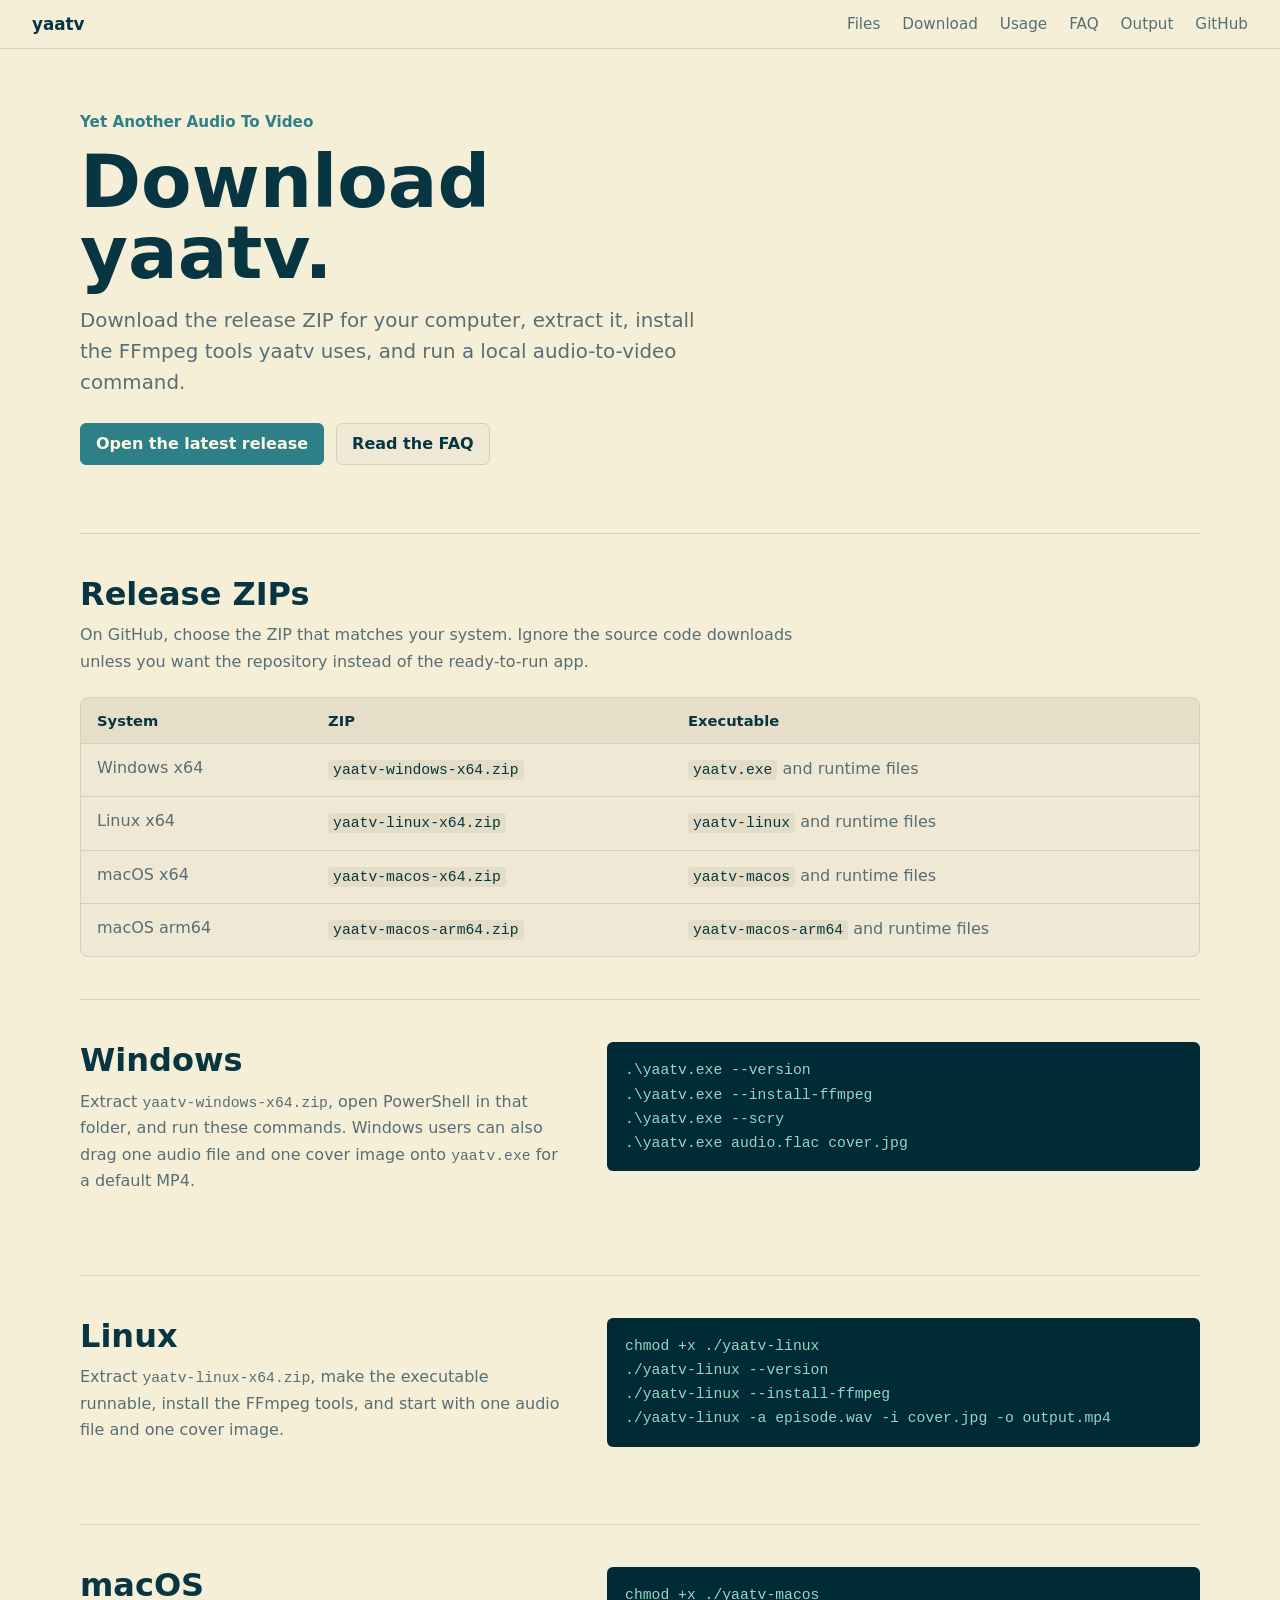
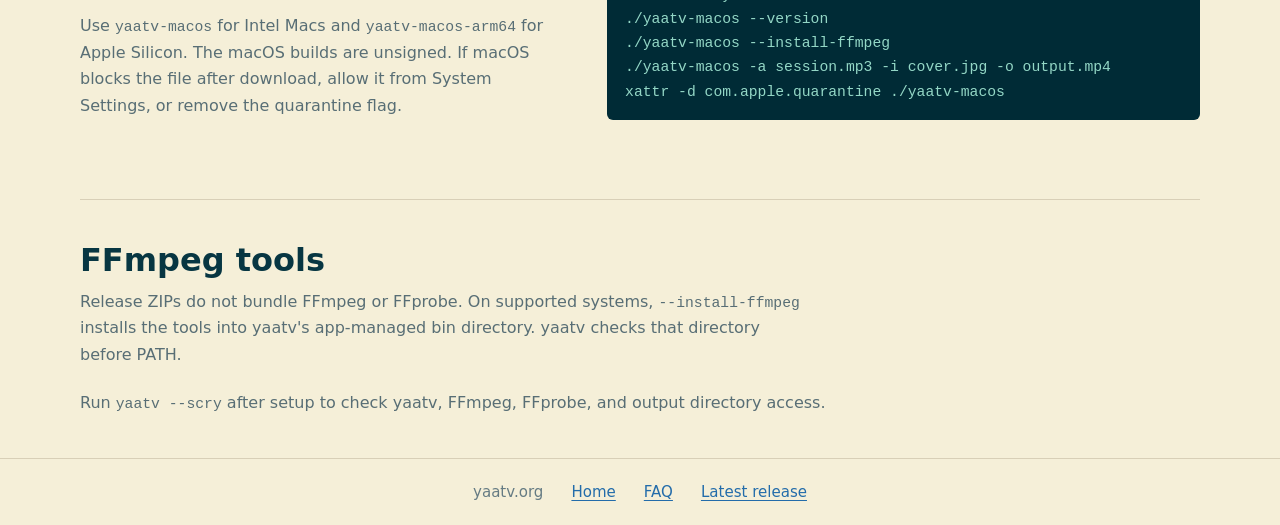
==== docs/download/index.html @ 60ae6b4b "feat: enhance documentation with download and FAQ pages, add meta tags for SEO" ====
<!doctype html>
<html lang="en">
  <head>
    <meta charset="utf-8">
    <meta name="viewport" content="width=device-width, initial-scale=1">
    <meta
      name="description"
      content="Download yaatv release ZIPs for Windows, Linux, and macOS, then install FFmpeg tools for local audio-to-video encoding."
    >
    <meta name="theme-color" content="#f6f8fb">
    <link rel="canonical" href="https://yaatv.org/download/">
    <meta property="og:site_name" content="yaatv">
    <meta property="og:type" content="website">
    <meta property="og:url" content="https://yaatv.org/download/">
    <meta property="og:title" content="Download yaatv">
    <meta
      property="og:description"
      content="Download yaatv release ZIPs for Windows, Linux, and macOS."
    >
    <meta property="og:image" content="https://yaatv.org/docs-assets/yaatv-sample.jpg">
    <meta property="og:image:alt" content="A static-image MP4 generated by yaatv.">
    <meta name="twitter:card" content="summary_large_image">
    <meta name="twitter:title" content="Download yaatv">
    <meta
      name="twitter:description"
      content="Download yaatv release ZIPs for Windows, Linux, and macOS."
    >
    <meta name="twitter:image" content="https://yaatv.org/docs-assets/yaatv-sample.jpg">
    <title>Download yaatv</title>
    <link rel="stylesheet" href="../styles.css">
  </head>
  <body>
    <header class="site-header">
      <a class="brand" href="../" aria-label="yaatv home">
        <span>yaatv</span>
      </a>
      <nav class="site-nav" aria-label="Primary">
        <a href="../#files">Files</a>
        <a href="../download/">Download</a>
        <a href="../#usage">Usage</a>
        <a href="../faq/">FAQ</a>
        <a href="../#output">Output</a>
        <a href="https://github.com/cavyion/yaatv">GitHub</a>
      </nav>
    </header>

    <main id="top">
      <section class="page-hero" aria-labelledby="download-title">
        <p class="project-label">Yet Another Audio To Video</p>
        <h1 id="download-title">Download yaatv.</h1>
        <p class="lead">
          Download the release ZIP for your computer, extract it, install the FFmpeg tools yaatv uses, and run a
          local audio-to-video command.
        </p>
        <div class="actions" role="group" aria-label="Download actions">
          <a class="button button-primary" href="https://github.com/cavyion/yaatv/releases/latest">Open the latest release</a>
          <a class="button" href="../faq/">Read the FAQ</a>
        </div>
      </section>

      <section class="section" aria-labelledby="assets-title">
        <div class="section-header">
          <h2 id="assets-title">Release ZIPs</h2>
          <p>
            On GitHub, choose the ZIP that matches your system. Ignore the source code downloads unless you want the
            repository instead of the ready-to-run app.
          </p>
        </div>

        <div class="table-wrap">
          <table>
            <thead>
              <tr>
                <th scope="col">System</th>
                <th scope="col">ZIP</th>
                <th scope="col">Executable</th>
              </tr>
            </thead>
            <tbody>
              <tr>
                <td>Windows x64</td>
                <td><code>yaatv-windows-x64.zip</code></td>
                <td><code>yaatv.exe</code> and runtime files</td>
              </tr>
              <tr>
                <td>Linux x64</td>
                <td><code>yaatv-linux-x64.zip</code></td>
                <td><code>yaatv-linux</code> and runtime files</td>
              </tr>
              <tr>
                <td>macOS x64</td>
                <td><code>yaatv-macos-x64.zip</code></td>
                <td><code>yaatv-macos</code> and runtime files</td>
              </tr>
              <tr>
                <td>macOS arm64</td>
                <td><code>yaatv-macos-arm64.zip</code></td>
                <td><code>yaatv-macos-arm64</code> and runtime files</td>
              </tr>
            </tbody>
          </table>
        </div>
      </section>

      <section class="section two-column" aria-labelledby="windows-title">
        <div class="section-header">
          <h2 id="windows-title">Windows</h2>
          <p>
            Extract <code>yaatv-windows-x64.zip</code>, open PowerShell in that folder, and run these commands.
            Windows users can also drag one audio file and one cover image onto <code>yaatv.exe</code> for a default
            MP4.
          </p>
        </div>

        <pre class="command"><code>.\yaatv.exe --version
.\yaatv.exe --install-ffmpeg
.\yaatv.exe --scry
.\yaatv.exe audio.flac cover.jpg</code></pre>
      </section>

      <section class="section two-column" aria-labelledby="linux-title">
        <div class="section-header">
          <h2 id="linux-title">Linux</h2>
          <p>
            Extract <code>yaatv-linux-x64.zip</code>, make the executable runnable, install the FFmpeg tools, and
            start with one audio file and one cover image.
          </p>
        </div>

        <pre class="command"><code>chmod +x ./yaatv-linux
./yaatv-linux --version
./yaatv-linux --install-ffmpeg
./yaatv-linux -a episode.wav -i cover.jpg -o output.mp4</code></pre>
      </section>

      <section class="section two-column" aria-labelledby="macos-title">
        <div class="section-header">
          <h2 id="macos-title">macOS</h2>
          <p>
            Use <code>yaatv-macos</code> for Intel Macs and <code>yaatv-macos-arm64</code> for Apple Silicon. The
            macOS builds are unsigned. If macOS blocks the file after download, allow it from System Settings, or
            remove the quarantine flag.
          </p>
        </div>

        <pre class="command"><code>chmod +x ./yaatv-macos
./yaatv-macos --version
./yaatv-macos --install-ffmpeg
./yaatv-macos -a session.mp3 -i cover.jpg -o output.mp4
xattr -d com.apple.quarantine ./yaatv-macos</code></pre>
      </section>

      <section class="section" aria-labelledby="ffmpeg-title">
        <div class="section-header">
          <h2 id="ffmpeg-title">FFmpeg tools</h2>
          <p>
            Release ZIPs do not bundle FFmpeg or FFprobe. On supported systems, <code>--install-ffmpeg</code> installs
            the tools into yaatv's app-managed bin directory. yaatv checks that directory before PATH.
          </p>
        </div>
        <p class="note">
          Run <code>yaatv --scry</code> after setup to check yaatv, FFmpeg, FFprobe, and output directory access.
        </p>
      </section>
    </main>

    <footer class="site-footer">
      <span>yaatv.org</span>
      <a href="../">Home</a>
      <a href="../faq/">FAQ</a>
      <a href="https://github.com/cavyion/yaatv/releases/latest">Latest release</a>
    </footer>
  </body>
</html>
---- docs/styles.css ----
:root {
  color-scheme: light;
  --bg: #f5efd8;
  --surface: #eee8d5;
  --surface-soft: #e6dec8;
  --text: #073642;
  --muted: #586e75;
  --subtle: #657b83;
  --line: #d8cfb7;
  --code-bg: #002b36;
  --code-text: #93d7c6;
  --accent: #2d7f88;
  --accent-strong: #12616b;
  --link: #236caa;
  --shadow: rgba(7, 54, 66, 0.12);
  font-family: ui-sans-serif, system-ui, -apple-system, BlinkMacSystemFont, "Segoe UI", sans-serif;
}

* {
  box-sizing: border-box;
}

html {
  scroll-behavior: smooth;
}

body {
  margin: 0;
  background: var(--bg);
  color: var(--text);
}

a {
  color: var(--link);
  text-decoration-thickness: 1px;
  text-underline-offset: 3px;
}

.site-header {
  position: sticky;
  top: 0;
  z-index: 10;
  display: flex;
  align-items: center;
  justify-content: space-between;
  gap: 24px;
  padding: 14px 32px;
  background: rgba(245, 239, 216, 0.94);
  border-bottom: 1px solid var(--line);
  backdrop-filter: blur(12px);
}

.brand {
  display: inline-flex;
  align-items: center;
  color: var(--text);
  font-size: 1.05rem;
  font-weight: 750;
  letter-spacing: 0;
  text-decoration: none;
}

.site-nav {
  display: flex;
  align-items: center;
  gap: 22px;
  font-size: 0.95rem;
}

.site-nav a {
  color: var(--muted);
  text-decoration: none;
  white-space: nowrap;
}

.site-nav a:hover {
  color: var(--text);
}

main {
  width: min(1120px, calc(100% - 40px));
  margin: 0 auto;
}

.hero {
  display: grid;
  grid-template-columns: minmax(0, 1.02fr) minmax(320px, 0.98fr);
  gap: 48px;
  align-items: center;
  min-height: 600px;
  padding: 64px 0 54px;
}

.page-hero {
  max-width: 760px;
  padding: 64px 0 48px;
}

.project-label {
  margin: 0 0 16px;
  color: var(--accent);
  font-size: 0.95rem;
  font-weight: 700;
}

h1,
h2,
p {
  margin-top: 0;
}

h1 {
  max-width: 680px;
  margin-bottom: 18px;
  font-size: 4.6rem;
  line-height: 0.96;
  letter-spacing: 0;
}

h2 {
  margin-bottom: 10px;
  font-size: 2rem;
  line-height: 1.15;
  letter-spacing: 0;
}

.lead {
  max-width: 640px;
  margin-bottom: 24px;
  color: var(--muted);
  font-size: 1.24rem;
  line-height: 1.55;
}

.actions {
  display: flex;
  flex-wrap: wrap;
  gap: 12px;
  margin-bottom: 20px;
}

.button {
  display: inline-flex;
  min-height: 42px;
  align-items: center;
  justify-content: center;
  padding: 10px 15px;
  border: 1px solid var(--line);
  border-radius: 6px;
  background: var(--surface);
  color: var(--text);
  font-weight: 650;
  text-decoration: none;
}

.button:hover {
  border-color: #93a1a1;
}

.button-primary {
  border-color: var(--accent);
  background: var(--accent);
  color: #fdf6e3;
}

.button-primary:hover {
  border-color: var(--accent-strong);
  background: var(--accent-strong);
}

.command,
.examples pre {
  margin: 0;
  overflow-x: auto;
  border-radius: 6px;
  background: var(--code-bg);
  color: var(--code-text);
}

.command {
  padding: 16px 18px;
}

code {
  font-family: ui-monospace, "SFMono-Regular", Consolas, "Liberation Mono", monospace;
  font-size: 0.92rem;
  line-height: 1.65;
}

p code {
  white-space: nowrap;
}

pre code {
  color: var(--code-text);
}

td code,
li code {
  padding: 2px 5px;
  border-radius: 4px;
  background: #e3dcc6;
  color: #073642;
}

td code {
  white-space: nowrap;
}

.demo {
  margin: 0;
}

.demo video {
  display: block;
  width: 100%;
  aspect-ratio: 16 / 9;
  border: 1px solid var(--line);
  border-radius: 8px;
  background: var(--code-bg);
  box-shadow: 0 18px 46px var(--shadow);
}

.demo figcaption {
  display: grid;
  gap: 8px;
  margin-top: 10px;
  color: var(--subtle);
  font-size: 0.92rem;
}

.section {
  padding: 42px 0;
  border-top: 1px solid var(--line);
}

.section-header {
  max-width: 720px;
  margin-bottom: 22px;
}

.section-header p,
.source p,
.note {
  color: var(--muted);
  line-height: 1.65;
}

.two-column {
  display: grid;
  grid-template-columns: minmax(0, 0.9fr) minmax(320px, 1.1fr);
  gap: 42px;
  align-items: start;
}

.file-grid {
  display: grid;
  grid-template-columns: repeat(3, minmax(0, 1fr));
  gap: 28px;
}

.file-item {
  padding-top: 14px;
  border-top: 2px solid var(--accent);
}

.file-item h3 {
  margin: 0 0 8px;
  font-size: 1.08rem;
  line-height: 1.25;
}

.file-item p {
  margin: 0;
  color: var(--muted);
  line-height: 1.6;
}

.table-wrap {
  overflow-x: auto;
  border: 1px solid var(--line);
  border-radius: 8px;
  background: var(--surface);
}

table {
  width: 100%;
  border-collapse: collapse;
}

th,
td {
  padding: 14px 16px;
  border-bottom: 1px solid var(--line);
  text-align: left;
  vertical-align: top;
}

th {
  background: var(--surface-soft);
  color: var(--text);
  font-size: 0.92rem;
  font-weight: 700;
}

td {
  color: var(--muted);
}

tbody tr:last-child td {
  border-bottom: 0;
}

.note {
  margin: 16px 0 0;
}

.examples {
  display: grid;
  gap: 10px;
}

.examples pre {
  padding: 14px 16px;
}

.check-list {
  display: grid;
  gap: 12px;
  max-width: 880px;
  margin: 0;
  padding-left: 20px;
}

.check-list li {
  color: var(--muted);
  line-height: 1.6;
}

.source {
  padding-bottom: 58px;
}

.faq-list {
  display: grid;
  gap: 26px;
}

.faq-item {
  max-width: 820px;
}

.faq-item h2 {
  font-size: 1.35rem;
}

.faq-item p {
  color: var(--muted);
  line-height: 1.65;
}

.site-footer {
  display: flex;
  flex-wrap: wrap;
  justify-content: center;
  gap: 16px 28px;
  padding: 24px 32px;
  border-top: 1px solid var(--line);
  color: var(--subtle);
  font-size: 0.94rem;
}

@media (max-width: 860px) {
  .site-header {
    align-items: flex-start;
    padding: 14px 20px;
  }

  .site-nav {
    justify-content: flex-end;
    flex-wrap: wrap;
    gap: 10px 16px;
  }

  main {
    width: min(100% - 32px, 680px);
  }

  .hero,
  .two-column,
  .file-grid {
    grid-template-columns: 1fr;
  }

  .hero {
    min-height: 0;
    padding: 46px 0 42px;
  }

  .page-hero {
    padding: 46px 0 38px;
  }

  h1 {
    font-size: 3.3rem;
  }
}

@media (max-width: 640px) {
  .site-header {
    padding: 12px 16px;
  }

  .brand {
    font-size: 0.95rem;
  }

  .site-nav {
    gap: 12px 10px;
    font-size: 0.85rem;
  }

  main {
    width: min(100% - 20px, 680px);
  }

  .hero {
    padding: 28px 0 30px;
  }

  .page-hero {
    padding: 28px 0 30px;
  }

  h1 {
    font-size: 2.5rem;
  }

  h2 {
    font-size: 1.6rem;
  }

  .lead {
    font-size: 1rem;
    line-height: 1.5;
  }

  .button {
    width: 100%;
  }

  .command {
    padding: 12px 14px;
    font-size: 0.82rem;
  }

  .examples pre {
    padding: 10px 12px;
    font-size: 0.82rem;
  }

  code {
    font-size: 0.82rem;
  }

  .section {
    padding: 28px 0;
  }

  .check-list {
    padding-left: 16px;
  }

  th,
  td {
    padding: 10px 8px;
    font-size: 0.88rem;
  }

  td code,
  li code {
    font-size: 0.78rem;
  }

  .site-footer {
    padding: 18px 16px;
    font-size: 0.85rem;
    gap: 12px 18px;
  }
}

@media (max-width: 400px) {
  .site-header {
    flex-wrap: wrap;
    padding: 10px 12px;
  }

  .brand {
    font-size: 0.9rem;
  }

  .site-nav {
    width: 100%;
    justify-content: flex-start;
    font-size: 0.8rem;
    gap: 8px 12px;
  }

  main {
    width: min(100% - 16px, 680px);
  }

  h1 {
    font-size: 2rem;
  }

  h2 {
    font-size: 1.35rem;
  }

  .lead {
    font-size: 0.94rem;
  }

  .command {
    padding: 10px 12px;
    font-size: 0.78rem;
  }

  .examples pre {
    padding: 8px 10px;
  }

  code {
    font-size: 0.78rem;
  }

  .section {
    padding: 22px 0;
  }

  .file-grid {
    gap: 18px;
  }

  .file-item {
    padding-top: 10px;
  }
}
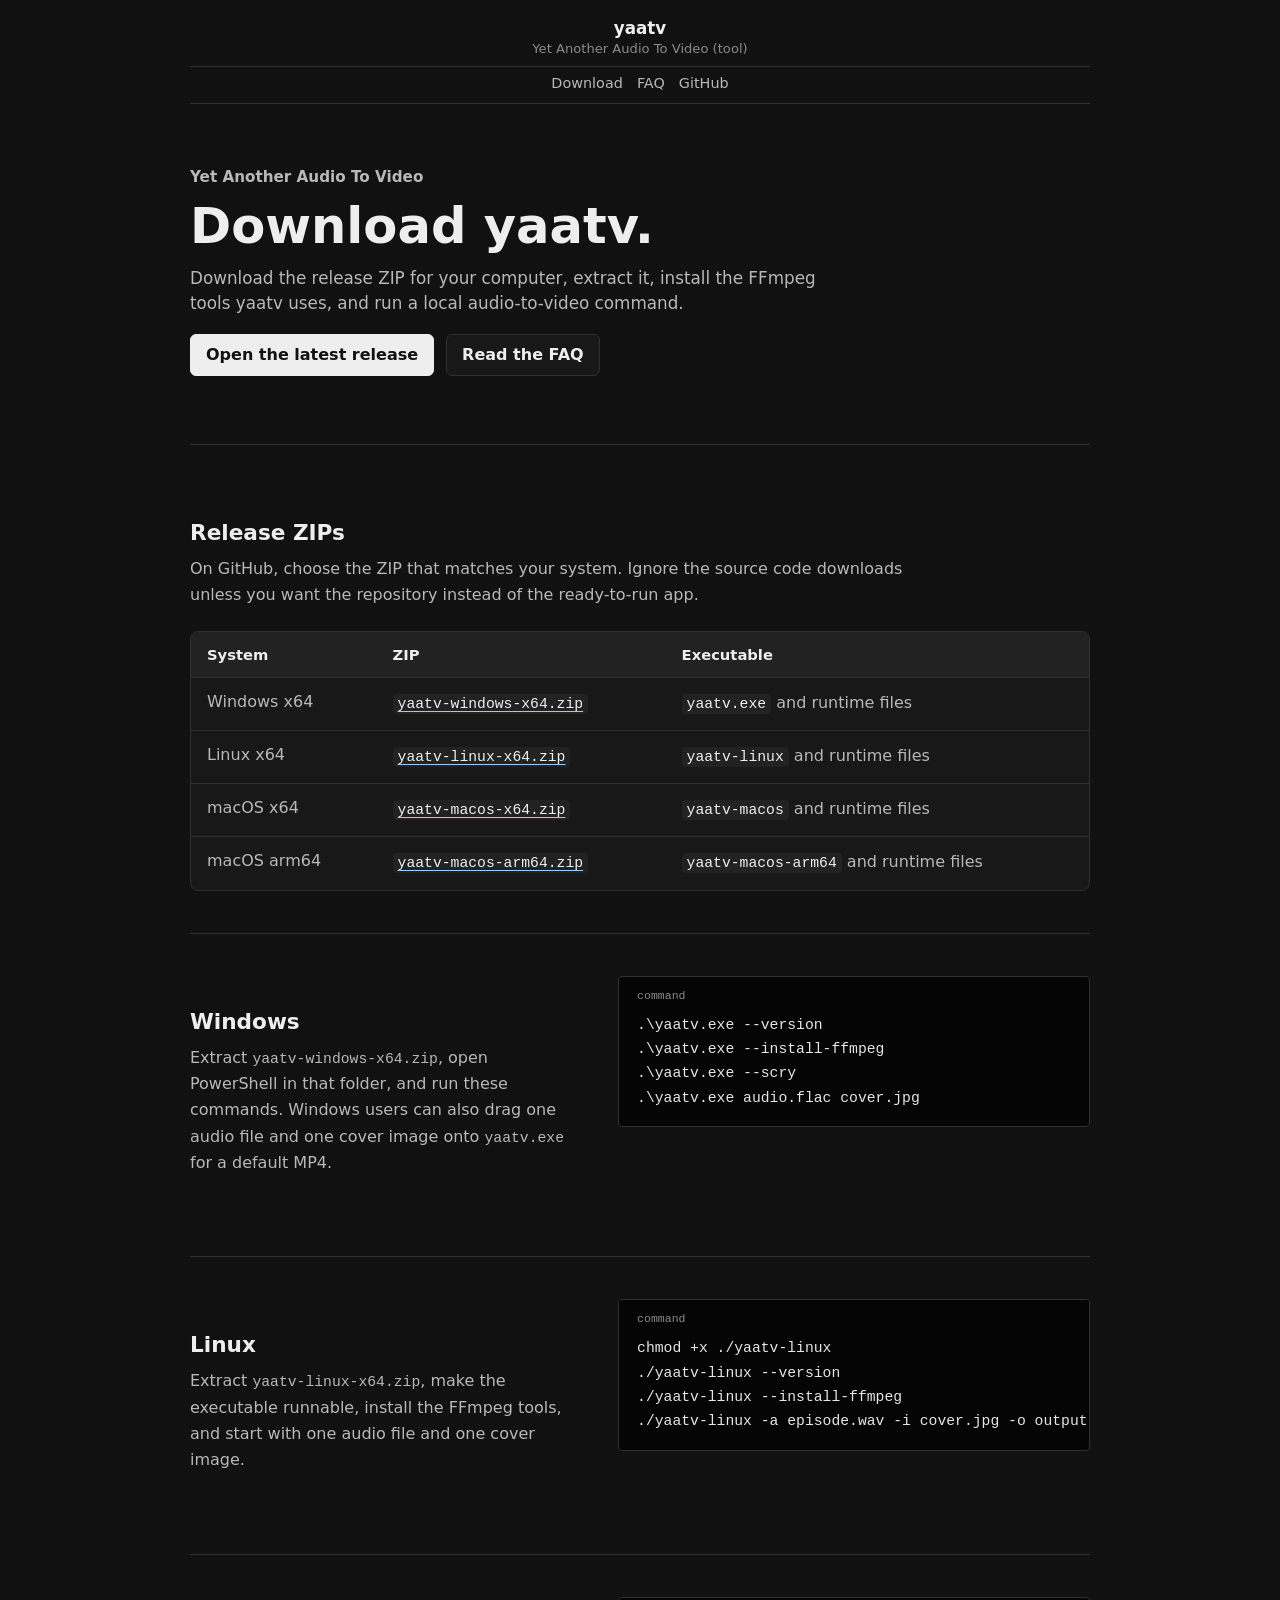
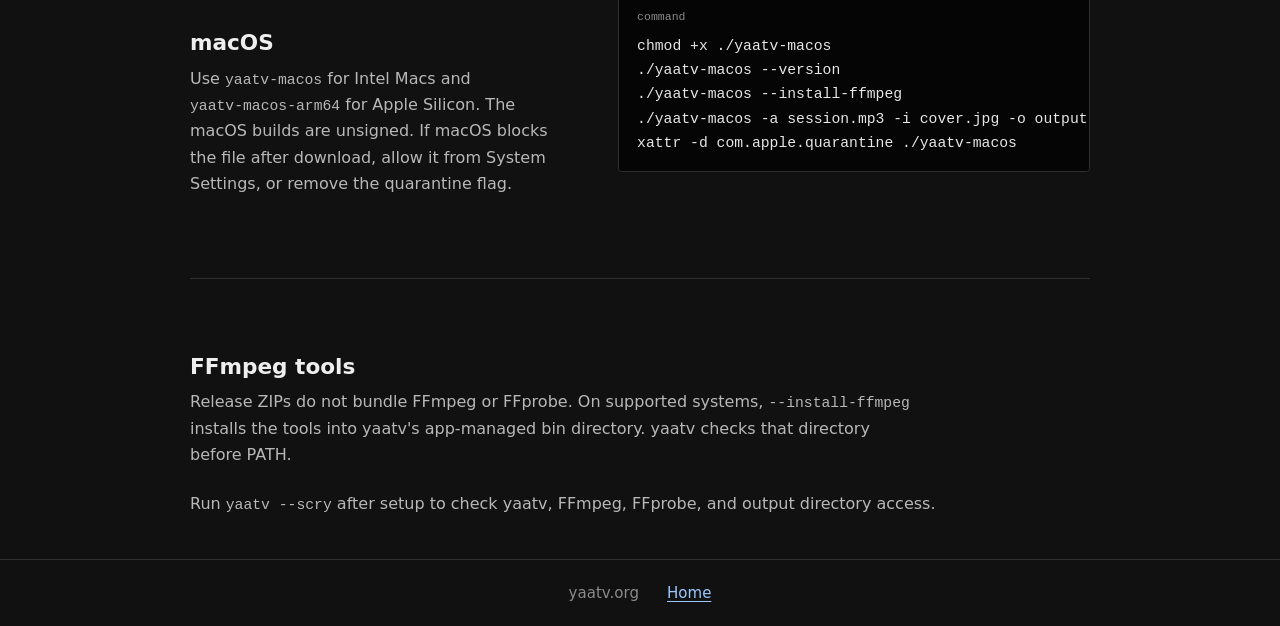
==== commit 0144712c: "Bump version to 0.5.5 - Enhanced the homepage content in `index.html` for clarity and improved SEO. " ====
--- a/docs/download/index.html
+++ b/docs/download/index.html
@@ -7,7 +7,7 @@
       name="description"
       content="Download yaatv release ZIPs for Windows, Linux, and macOS, then install FFmpeg tools for local audio-to-video encoding."
     >
-    <meta name="theme-color" content="#f6f8fb">
+    <meta name="theme-color" content="#07110f">
     <link rel="canonical" href="https://yaatv.org/download/">
     <meta property="og:site_name" content="yaatv">
     <meta property="og:type" content="website">
@@ -32,14 +32,12 @@
   <body>
     <header class="site-header">
       <a class="brand" href="../" aria-label="yaatv home">
-        <span>yaatv</span>
+        <span class="brand-name">yaatv</span>
+        <span class="brand-description">Yet Another Audio To Video (tool)</span>
       </a>
       <nav class="site-nav" aria-label="Primary">
-        <a href="../#files">Files</a>
         <a href="../download/">Download</a>
-        <a href="../#usage">Usage</a>
         <a href="../faq/">FAQ</a>
-        <a href="../#output">Output</a>
         <a href="https://github.com/cavyion/yaatv">GitHub</a>
       </nav>
     </header>
@@ -79,22 +77,38 @@
             <tbody>
               <tr>
                 <td>Windows x64</td>
-                <td><code>yaatv-windows-x64.zip</code></td>
+                <td>
+                  <a href="https://github.com/cavyion/yaatv/releases/latest/download/yaatv-windows-x64.zip">
+                    <code>yaatv-windows-x64.zip</code>
+                  </a>
+                </td>
                 <td><code>yaatv.exe</code> and runtime files</td>
               </tr>
               <tr>
                 <td>Linux x64</td>
-                <td><code>yaatv-linux-x64.zip</code></td>
+                <td>
+                  <a href="https://github.com/cavyion/yaatv/releases/latest/download/yaatv-linux-x64.zip">
+                    <code>yaatv-linux-x64.zip</code>
+                  </a>
+                </td>
                 <td><code>yaatv-linux</code> and runtime files</td>
               </tr>
               <tr>
                 <td>macOS x64</td>
-                <td><code>yaatv-macos-x64.zip</code></td>
+                <td>
+                  <a href="https://github.com/cavyion/yaatv/releases/latest/download/yaatv-macos-x64.zip">
+                    <code>yaatv-macos-x64.zip</code>
+                  </a>
+                </td>
                 <td><code>yaatv-macos</code> and runtime files</td>
               </tr>
               <tr>
                 <td>macOS arm64</td>
-                <td><code>yaatv-macos-arm64.zip</code></td>
+                <td>
+                  <a href="https://github.com/cavyion/yaatv/releases/latest/download/yaatv-macos-arm64.zip">
+                    <code>yaatv-macos-arm64.zip</code>
+                  </a>
+                </td>
                 <td><code>yaatv-macos-arm64</code> and runtime files</td>
               </tr>
             </tbody>
@@ -167,8 +181,6 @@
     <footer class="site-footer">
       <span>yaatv.org</span>
       <a href="../">Home</a>
-      <a href="../faq/">FAQ</a>
-      <a href="https://github.com/cavyion/yaatv/releases/latest">Latest release</a>
     </footer>
   </body>
 </html>
--- a/docs/styles.css
+++ b/docs/styles.css
@@ -1,27 +1,22 @@
 :root {
-  color-scheme: light;
-  --bg: #f5efd8;
-  --surface: #eee8d5;
-  --surface-soft: #e6dec8;
-  --text: #073642;
-  --muted: #586e75;
-  --subtle: #657b83;
-  --line: #d8cfb7;
-  --code-bg: #002b36;
-  --code-text: #93d7c6;
-  --accent: #2d7f88;
-  --accent-strong: #12616b;
-  --link: #236caa;
-  --shadow: rgba(7, 54, 66, 0.12);
+  color-scheme: dark;
+  --bg: #111111;
+  --surface: #181818;
+  --surface-soft: #222222;
+  --text: #eeeeee;
+  --muted: #b8b8b8;
+  --subtle: #8a8a8a;
+  --line: #303030;
+  --code-bg: #050505;
+  --code-text: #e6e6e6;
+  --accent: #eeeeee;
+  --accent-strong: #ffffff;
+  --link: #9cc7ff;
   font-family: ui-sans-serif, system-ui, -apple-system, BlinkMacSystemFont, "Segoe UI", sans-serif;
 }
 
 * {
   box-sizing: border-box;
-}
-
-html {
-  scroll-behavior: smooth;
 }
 
 body {
@@ -37,34 +32,49 @@
 }
 
 .site-header {
-  position: sticky;
-  top: 0;
   z-index: 10;
-  display: flex;
-  align-items: center;
-  justify-content: space-between;
-  gap: 24px;
-  padding: 14px 32px;
-  background: rgba(245, 239, 216, 0.94);
+  display: grid;
+  grid-template-columns: 1fr;
+  gap: 10px;
+  width: min(900px, calc(100% - 40px));
+  margin: 0 auto;
+  padding: 18px 0 12px;
+  background: var(--bg);
   border-bottom: 1px solid var(--line);
-  backdrop-filter: blur(12px);
 }
 
 .brand {
-  display: inline-flex;
-  align-items: center;
-  color: var(--text);
+  display: grid;
+  gap: 3px;
+  justify-self: center;
+  justify-items: center;
+  color: var(--text);
+  text-align: center;
+  text-decoration: none;
+}
+
+.brand-name {
   font-size: 1.05rem;
   font-weight: 750;
   letter-spacing: 0;
-  text-decoration: none;
+}
+
+.brand-description {
+  color: var(--subtle);
+  font-size: 0.82rem;
+  font-weight: 500;
+  letter-spacing: 0;
 }
 
 .site-nav {
   display: flex;
   align-items: center;
-  gap: 22px;
-  font-size: 0.95rem;
+  flex-wrap: wrap;
+  justify-content: center;
+  gap: 14px;
+  padding-top: 8px;
+  border-top: 1px solid var(--line);
+  font-size: 0.9rem;
 }
 
 .site-nav a {
@@ -78,17 +88,13 @@
 }
 
 main {
-  width: min(1120px, calc(100% - 40px));
+  width: min(900px, calc(100% - 40px));
   margin: 0 auto;
 }
 
-.hero {
-  display: grid;
-  grid-template-columns: minmax(0, 1.02fr) minmax(320px, 0.98fr);
-  gap: 48px;
-  align-items: center;
-  min-height: 600px;
-  padding: 64px 0 54px;
+.plain-page {
+  max-width: 760px;
+  padding: 52px 0 58px;
 }
 
 .page-hero {
@@ -98,7 +104,7 @@
 
 .project-label {
   margin: 0 0 16px;
-  color: var(--accent);
+  color: var(--muted);
   font-size: 0.95rem;
   font-weight: 700;
 }
@@ -111,25 +117,25 @@
 
 h1 {
   max-width: 680px;
-  margin-bottom: 18px;
-  font-size: 4.6rem;
-  line-height: 0.96;
+  margin-bottom: 14px;
+  font-size: 3.1rem;
+  line-height: 1;
   letter-spacing: 0;
 }
 
 h2 {
-  margin-bottom: 10px;
-  font-size: 2rem;
+  margin: 34px 0 10px;
+  font-size: 1.35rem;
   line-height: 1.15;
   letter-spacing: 0;
 }
 
 .lead {
   max-width: 640px;
-  margin-bottom: 24px;
-  color: var(--muted);
-  font-size: 1.24rem;
-  line-height: 1.55;
+  margin-bottom: 18px;
+  color: var(--muted);
+  font-size: 1.05rem;
+  line-height: 1.5;
 }
 
 .actions {
@@ -137,6 +143,10 @@
   flex-wrap: wrap;
   gap: 12px;
   margin-bottom: 20px;
+}
+
+.command + .actions {
+  margin-top: 14px;
 }
 
 .button {
@@ -154,13 +164,13 @@
 }
 
 .button:hover {
-  border-color: #93a1a1;
+  border-color: var(--accent);
 }
 
 .button-primary {
   border-color: var(--accent);
   background: var(--accent);
-  color: #fdf6e3;
+  color: var(--bg);
 }
 
 .button-primary:hover {
@@ -168,17 +178,27 @@
   background: var(--accent-strong);
 }
 
-.command,
-.examples pre {
+.command {
+  position: relative;
   margin: 0;
+  padding: 36px 18px 16px;
   overflow-x: auto;
-  border-radius: 6px;
+  border: 1px solid var(--line);
+  border-radius: 4px;
   background: var(--code-bg);
   color: var(--code-text);
 }
 
-.command {
-  padding: 16px 18px;
+.command::before {
+  position: absolute;
+  top: 12px;
+  left: 18px;
+  color: var(--subtle);
+  font-family: ui-monospace, "SFMono-Regular", Consolas, "Liberation Mono", monospace;
+  font-size: 0.72rem;
+  letter-spacing: 0;
+  text-transform: lowercase;
+  content: "command";
 }
 
 code {
@@ -192,41 +212,25 @@
 }
 
 pre code {
+  display: block;
   color: var(--code-text);
+  white-space: pre;
+}
+
+.command .prompt {
+  color: var(--subtle);
 }
 
 td code,
 li code {
   padding: 2px 5px;
   border-radius: 4px;
-  background: #e3dcc6;
-  color: #073642;
+  background: var(--surface-soft);
+  color: var(--text);
 }
 
 td code {
   white-space: nowrap;
-}
-
-.demo {
-  margin: 0;
-}
-
-.demo video {
-  display: block;
-  width: 100%;
-  aspect-ratio: 16 / 9;
-  border: 1px solid var(--line);
-  border-radius: 8px;
-  background: var(--code-bg);
-  box-shadow: 0 18px 46px var(--shadow);
-}
-
-.demo figcaption {
-  display: grid;
-  gap: 8px;
-  margin-top: 10px;
-  color: var(--subtle);
-  font-size: 0.92rem;
 }
 
 .section {
@@ -240,7 +244,6 @@
 }
 
 .section-header p,
-.source p,
 .note {
   color: var(--muted);
   line-height: 1.65;
@@ -251,29 +254,6 @@
   grid-template-columns: minmax(0, 0.9fr) minmax(320px, 1.1fr);
   gap: 42px;
   align-items: start;
-}
-
-.file-grid {
-  display: grid;
-  grid-template-columns: repeat(3, minmax(0, 1fr));
-  gap: 28px;
-}
-
-.file-item {
-  padding-top: 14px;
-  border-top: 2px solid var(--accent);
-}
-
-.file-item h3 {
-  margin: 0 0 8px;
-  font-size: 1.08rem;
-  line-height: 1.25;
-}
-
-.file-item p {
-  margin: 0;
-  color: var(--muted);
-  line-height: 1.6;
 }
 
 .table-wrap {
@@ -313,32 +293,6 @@
 
 .note {
   margin: 16px 0 0;
-}
-
-.examples {
-  display: grid;
-  gap: 10px;
-}
-
-.examples pre {
-  padding: 14px 16px;
-}
-
-.check-list {
-  display: grid;
-  gap: 12px;
-  max-width: 880px;
-  margin: 0;
-  padding-left: 20px;
-}
-
-.check-list li {
-  color: var(--muted);
-  line-height: 1.6;
-}
-
-.source {
-  padding-bottom: 58px;
 }
 
 .faq-list {
@@ -372,29 +326,24 @@
 
 @media (max-width: 860px) {
   .site-header {
-    align-items: flex-start;
-    padding: 14px 20px;
+    width: min(100% - 32px, 680px);
+    padding: 16px 0 12px;
   }
 
   .site-nav {
-    justify-content: flex-end;
-    flex-wrap: wrap;
-    gap: 10px 16px;
+    gap: 12px;
   }
 
   main {
     width: min(100% - 32px, 680px);
   }
 
-  .hero,
-  .two-column,
-  .file-grid {
+  .two-column {
     grid-template-columns: 1fr;
   }
 
-  .hero {
-    min-height: 0;
-    padding: 46px 0 42px;
+  .plain-page {
+    padding: 42px 0 48px;
   }
 
   .page-hero {
@@ -402,21 +351,26 @@
   }
 
   h1 {
-    font-size: 3.3rem;
+    font-size: 2.8rem;
   }
 }
 
 @media (max-width: 640px) {
   .site-header {
-    padding: 12px 16px;
-  }
-
-  .brand {
+    width: min(100% - 20px, 680px);
+    padding: 14px 0 10px;
+  }
+
+  .brand-name {
     font-size: 0.95rem;
   }
 
+  .brand-description {
+    font-size: 0.78rem;
+  }
+
   .site-nav {
-    gap: 12px 10px;
+    gap: 10px;
     font-size: 0.85rem;
   }
 
@@ -424,8 +378,8 @@
     width: min(100% - 20px, 680px);
   }
 
-  .hero {
-    padding: 28px 0 30px;
+  .plain-page {
+    padding: 30px 0 36px;
   }
 
   .page-hero {
@@ -434,10 +388,6 @@
 
   h1 {
     font-size: 2.5rem;
-  }
-
-  h2 {
-    font-size: 1.6rem;
   }
 
   .lead {
@@ -450,12 +400,7 @@
   }
 
   .command {
-    padding: 12px 14px;
-    font-size: 0.82rem;
-  }
-
-  .examples pre {
-    padding: 10px 12px;
+    padding: 34px 14px 12px;
     font-size: 0.82rem;
   }
 
@@ -465,10 +410,6 @@
 
   .section {
     padding: 28px 0;
-  }
-
-  .check-list {
-    padding-left: 16px;
   }
 
   th,
@@ -491,19 +432,21 @@
 
 @media (max-width: 400px) {
   .site-header {
-    flex-wrap: wrap;
-    padding: 10px 12px;
-  }
-
-  .brand {
+    width: min(100% - 16px, 680px);
+    padding: 12px 0 10px;
+  }
+
+  .brand-name {
     font-size: 0.9rem;
   }
 
+  .brand-description {
+    font-size: 0.74rem;
+  }
+
   .site-nav {
-    width: 100%;
-    justify-content: flex-start;
     font-size: 0.8rem;
-    gap: 8px 12px;
+    gap: 8px 10px;
   }
 
   main {
@@ -514,21 +457,13 @@
     font-size: 2rem;
   }
 
-  h2 {
-    font-size: 1.35rem;
-  }
-
   .lead {
     font-size: 0.94rem;
   }
 
   .command {
-    padding: 10px 12px;
+    padding: 32px 12px 10px;
     font-size: 0.78rem;
-  }
-
-  .examples pre {
-    padding: 8px 10px;
   }
 
   code {
@@ -539,11 +474,4 @@
     padding: 22px 0;
   }
 
-  .file-grid {
-    gap: 18px;
-  }
-
-  .file-item {
-    padding-top: 10px;
-  }
-}
+}
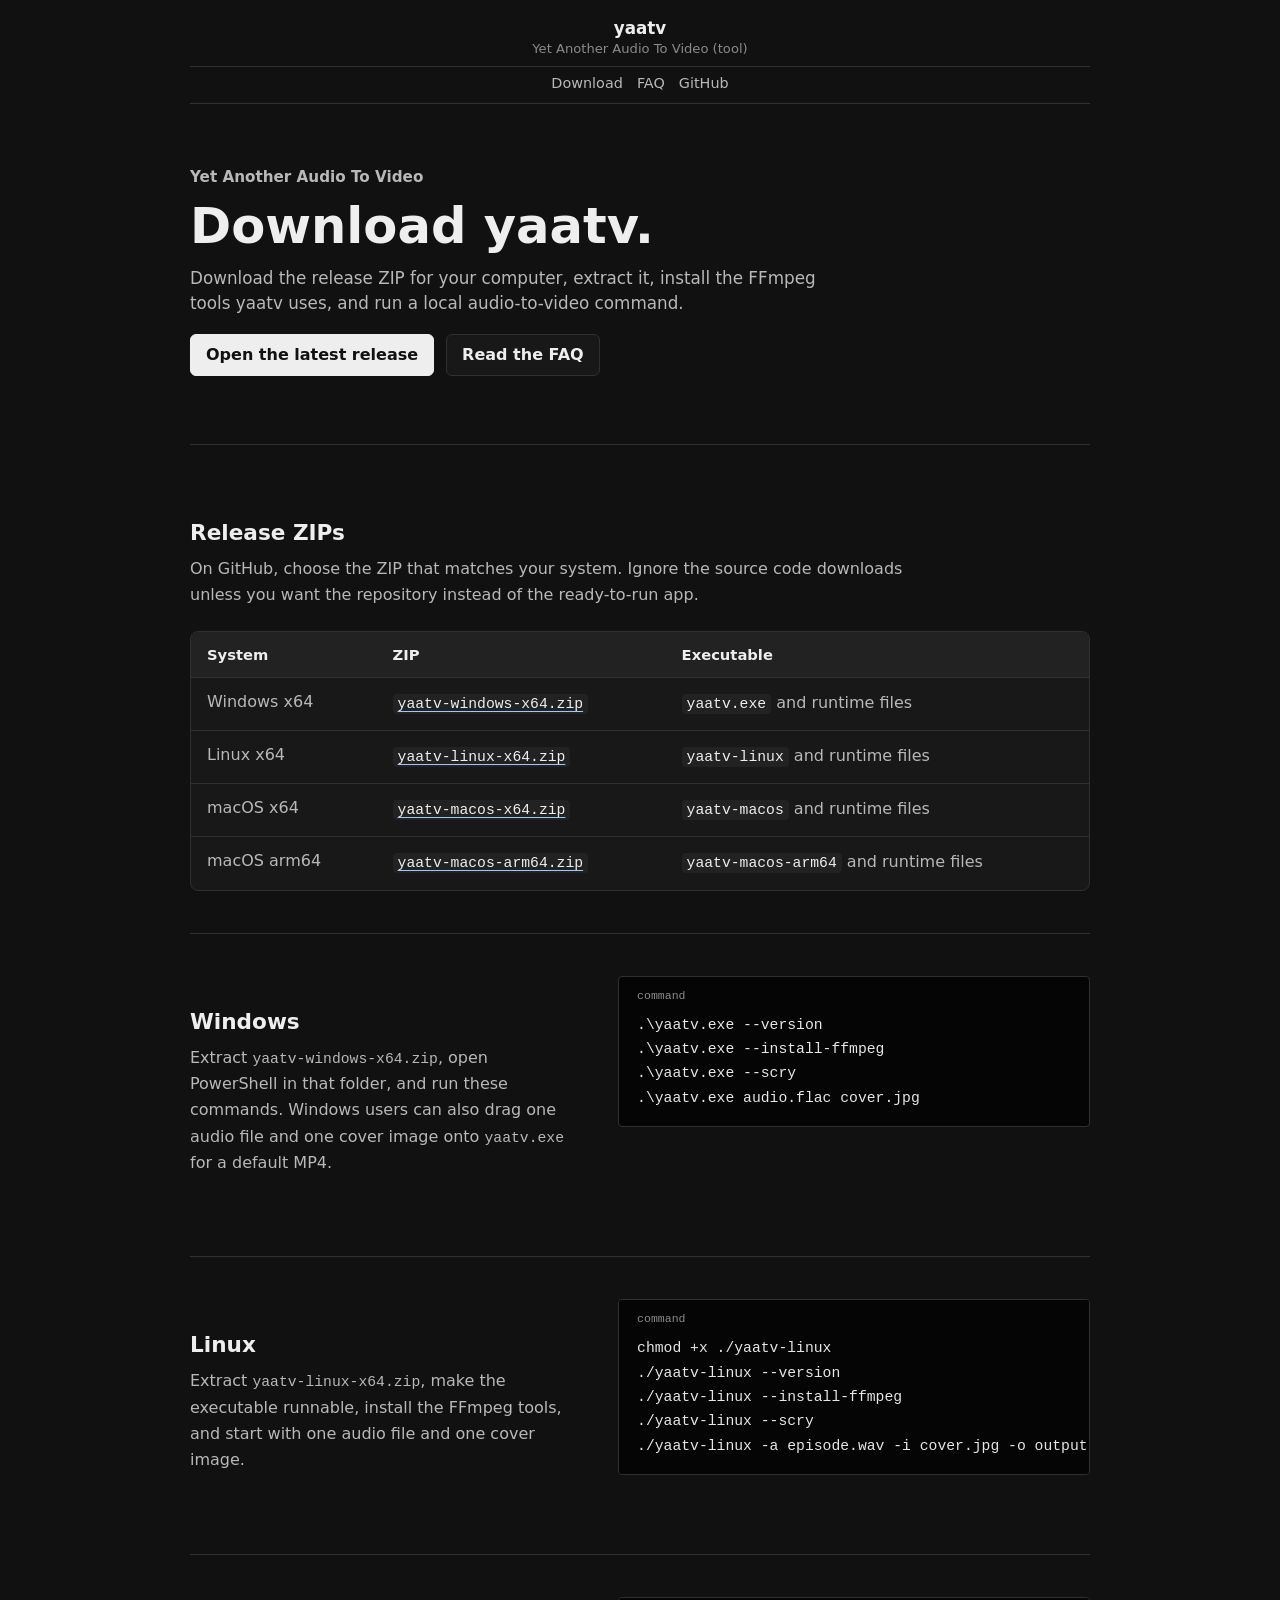
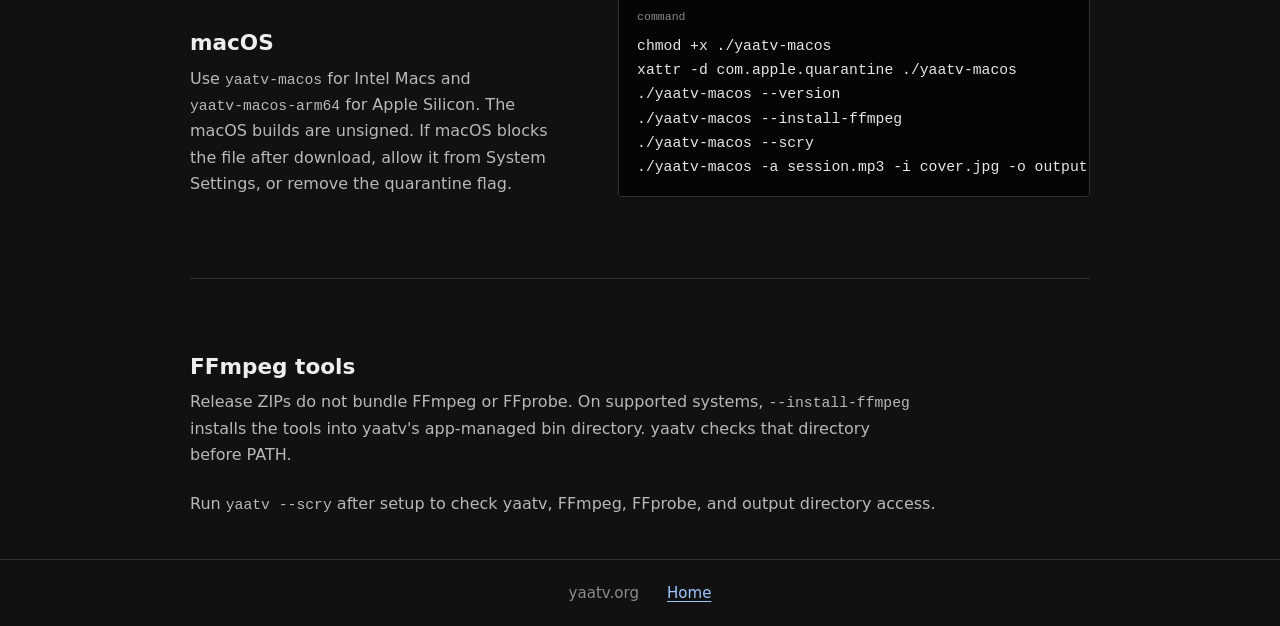
==== commit c475caae: "feat: bump version to 0.6.1 - Allow FFmpeg install to use atomic staging with rollback on failure" ====
--- a/docs/download/index.html
+++ b/docs/download/index.html
@@ -144,6 +144,7 @@
         <pre class="command"><code>chmod +x ./yaatv-linux
 ./yaatv-linux --version
 ./yaatv-linux --install-ffmpeg
+./yaatv-linux --scry
 ./yaatv-linux -a episode.wav -i cover.jpg -o output.mp4</code></pre>
       </section>
 
@@ -158,10 +159,11 @@
         </div>
 
         <pre class="command"><code>chmod +x ./yaatv-macos
+xattr -d com.apple.quarantine ./yaatv-macos
 ./yaatv-macos --version
 ./yaatv-macos --install-ffmpeg
-./yaatv-macos -a session.mp3 -i cover.jpg -o output.mp4
-xattr -d com.apple.quarantine ./yaatv-macos</code></pre>
+./yaatv-macos --scry
+./yaatv-macos -a session.mp3 -i cover.jpg -o output.mp4</code></pre>
       </section>
 
       <section class="section" aria-labelledby="ffmpeg-title">
